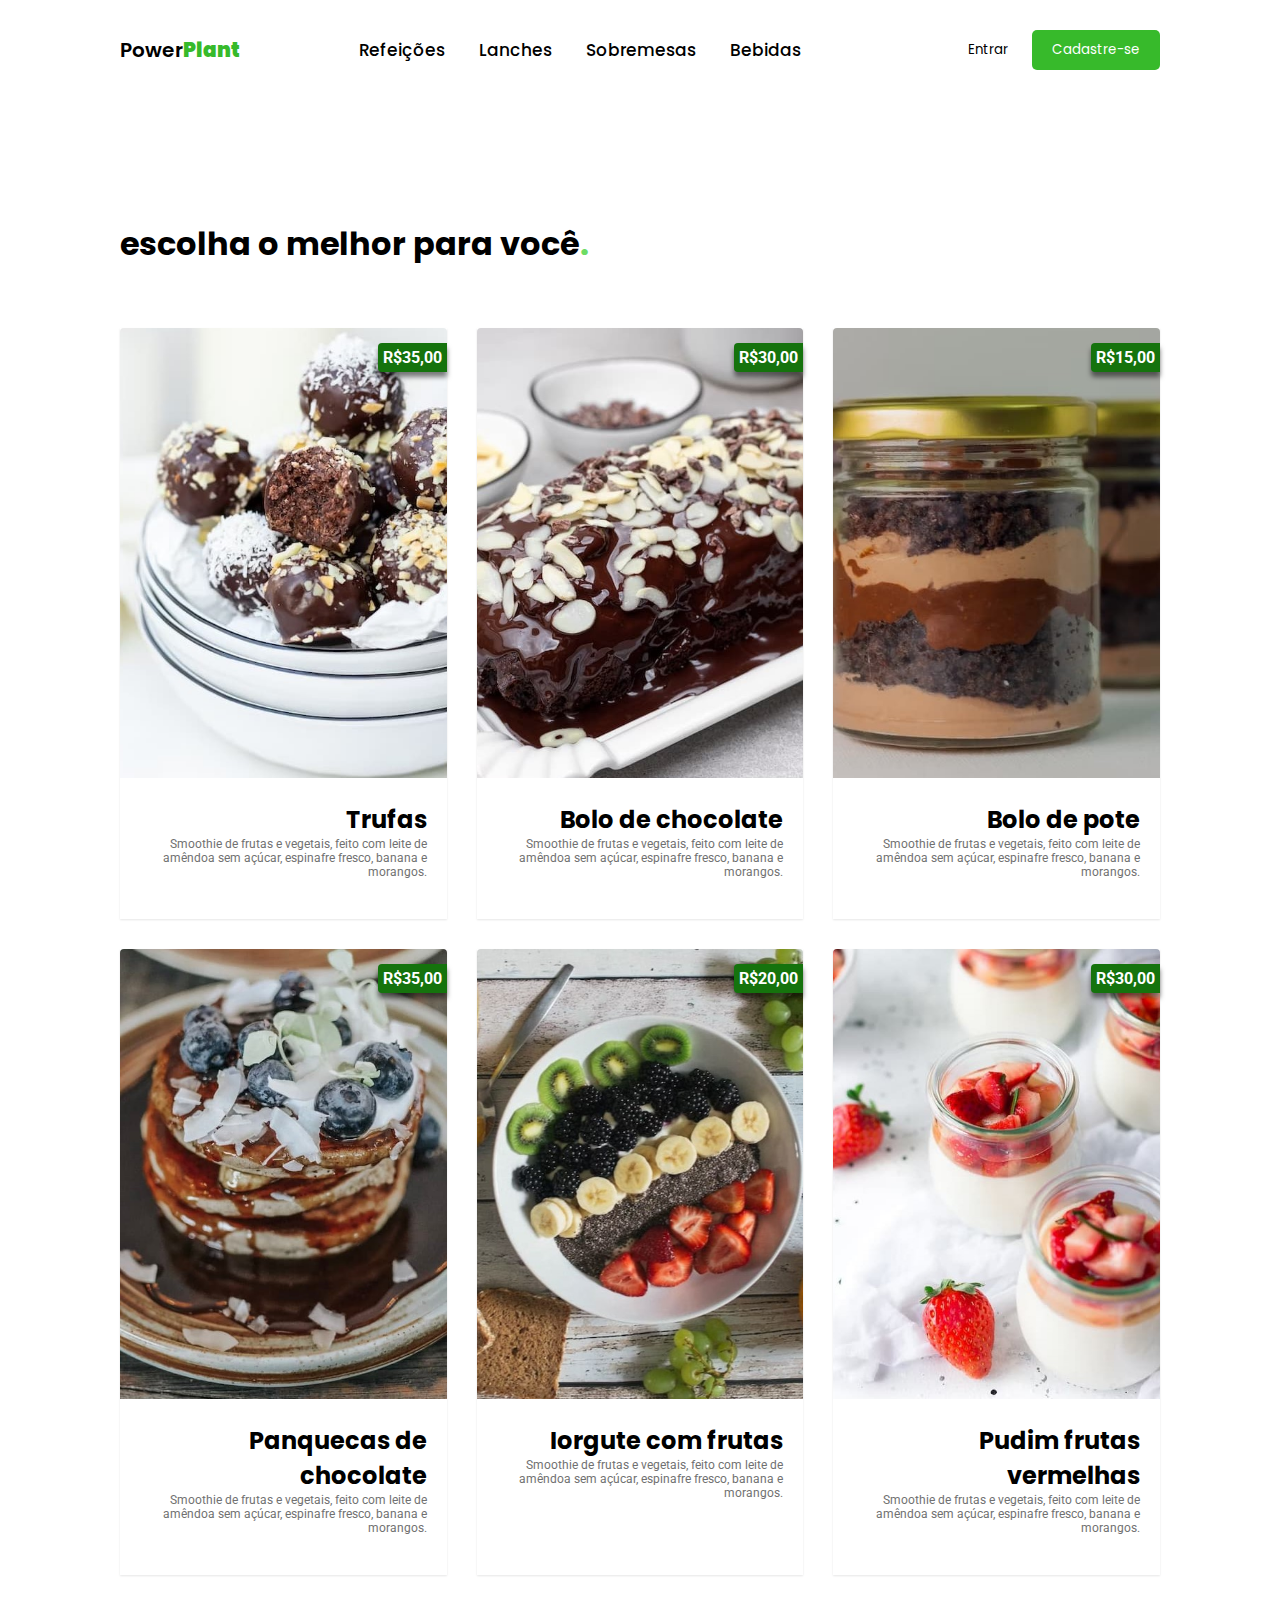
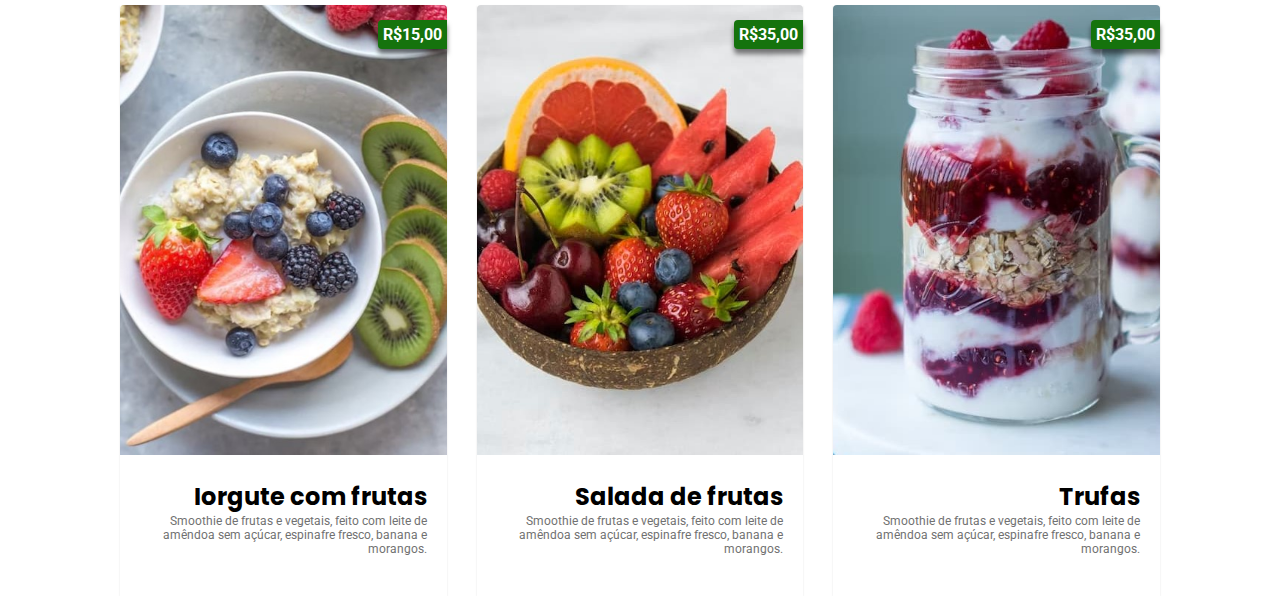
==== desserts.html @ d65ded68 "creating pages for meal, snacks, desserts and drinks along with css design" ====
<!DOCTYPE html>
<html lang="pt-br">

<head>
    <meta charset="UTF-8">
    <meta http-equiv="X-UA-Compatible" content="IE=edge">
    <meta name="viewport" content="width=device-width, initial-scale=1.0">
    <link rel="shortcut icon" href="./plant.svg"" type=" image/svg+xml">
    <title>PowerPlant</title>
    <link rel="preconnect" href="https://fonts.googleapis.com">
    <link rel="preconnect" href="https://fonts.gstatic.com" crossorigin>
    <link href="https://fonts.googleapis.com/css2?family=Poppins&family=Roboto&display=swap" rel="stylesheet">
    <link rel="preload" href="./css/style.css" as="style">
    <link rel="stylesheet" href="./css/style.css">
</head>

<body>
    <section class="menu container">
        <div class="nav">
            <div class="logo">
                <a href="./">
                    <h1 class="font-1">Power<b>Plant</b></h1>
                </a>
            </div>
            <ul class="active font-1">
                <li><a href="./snack.html">Refeições</a></li>
                <li><a href="./snacks.html">Lanches</a></li>
                <li><a href="./desserts.html">Sobremesas</a></li>
                <li><a href="./drinks.html">Bebidas</a></li>
            </ul>
            <div>
                <input class="signin font-1" type="submit" value="Entrar" name="signin">
                <input class="signup font-1" type="submit" value="Cadastre-se" name="signup">
            </div>
        </div>
        <main>
            <h1 class="font-1">escolha o melhor para você<span class="point">.</span></h1>
        </main>
        <div class="global-container">
            <div class="global-bg">
                <div class="global-image">
                    <img src="./img/desserts/desserts-7.jpg" alt="">
                    <span class="font-2 bold">R$35,00</span>
                </div>
                <div class="global-content">
                    <h2 class="font-1">Trufas</h2>
                    <p class="font-2 standard">Smoothie de frutas e vegetais, feito com leite de amêndoa sem açúcar,
                        espinafre
                        fresco, banana e morangos.</p>
                </div>
            </div>
            <div class="global-bg">
                <div class="global-image">
                    <img src="./img/desserts/desserts-8.jpg" alt="">
                    <span class="font-2 bold">R$30,00</span>
                </div>
                <div class="global-content">
                    <h2 class="font-1">Bolo de chocolate</h2>
                    <p class="font-2 standard">Smoothie de frutas e vegetais, feito com leite de amêndoa sem açúcar,
                        espinafre
                        fresco, banana e morangos.</p>
                </div>
            </div>
            <div class="global-bg">
                <div class="global-image">
                    <img src="./img/desserts/desserts-9.jpg" alt="">
                    <span class="font-2 bold">R$15,00</span>
                </div>
                <div class="global-content">
                    <h2 class="font-1">Bolo de pote</h2>
                    <p class="font-2 standard">Smoothie de frutas e vegetais, feito com leite de amêndoa sem açúcar,
                        espinafre
                        fresco, banana e morangos.</p>
                </div>
            </div>
            <div class="global-bg">
                <div class="global-image">
                    <img src="./img/desserts/desserts-1.jpg" alt="">
                    <span class="font-2 bold">R$35,00</span>
                </div>
                <div class="global-content">
                    <h2 class="font-1">Panquecas de chocolate</h2>
                    <p class="font-2 standard">Smoothie de frutas e vegetais, feito com leite de amêndoa sem açúcar,
                        espinafre
                        fresco, banana e morangos.</p>
                </div>
            </div>
            <div class="global-bg">
                <div class="global-image">
                    <img src="./img/desserts/desserts-2.jpg" alt="">
                    <span class="font-2 bold">R$20,00</span>
                </div>
                <div class="global-content">
                    <h2 class="font-1">Iorgute com frutas</h2>
                    <p class="font-2 standard">Smoothie de frutas e vegetais, feito com leite de amêndoa sem açúcar,
                        espinafre
                        fresco, banana e morangos.</p>
                </div>
            </div>
            <div class="global-bg">
                <div class="global-image">
                    <img src="./img/desserts/desserts-3.jpg" alt="">
                    <span class="font-2 bold">R$30,00</span>
                </div>
                <div class="global-content">
                    <h2 class="font-1">Pudim frutas vermelhas</h2>
                    <p class="font-2 standard">Smoothie de frutas e vegetais, feito com leite de amêndoa sem açúcar,
                        espinafre
                        fresco, banana e morangos.</p>
                </div>
            </div>
            <div class="global-bg">
                <div class="global-image">
                    <img src="./img/desserts/desserts-4.jpg" alt="">
                    <span class="font-2 bold">R$15,00</span>
                </div>
                <div class="global-content">
                    <h2 class="font-1">Iorgute com frutas</h2>
                    <p class="font-2 standard">Smoothie de frutas e vegetais, feito com leite de amêndoa sem açúcar,
                        espinafre
                        fresco, banana e morangos.</p>
                </div>
            </div>
            <div class="global-bg">
                <div class="global-image">
                    <img src="./img/desserts/desserts-5.jpg" alt="">
                    <span class="font-2 bold">R$35,00</span>
                </div>
                <div class="global-content">
                    <h2 class="font-1">Salada de frutas</h2>
                    <p class="font-2 standard">Smoothie de frutas e vegetais, feito com leite de amêndoa sem açúcar,
                        espinafre
                        fresco, banana e morangos.</p>
                </div>
            </div>
            <div class="global-bg">
                <div class="global-image">
                    <img src="./img/desserts/desserts-6.jpg" alt="">
                    <span class="font-2 bold">R$35,00</span>
                </div>
                <div class="global-content">
                    <h2 class="font-1">Trufas</h2>
                    <p class="font-2 standard">Smoothie de frutas e vegetais, feito com leite de amêndoa sem açúcar,
                        espinafre
                        fresco, banana e morangos.</p>
                </div>
            </div>
        </div>
</body>

</html>
---- css/style.css ----
*,
::after,
::before {
  margin: 0;
  padding: 0;
  box-sizing: border-box;
}

body {
  margin: 0 100px;
}

a {
  text-decoration: none;
}

.standard {
  color: #717171;
}

.container {
  box-sizing: border-box;
  max-width: 1200px;
  padding-left: 20px;
  padding-right: 20px;
  margin-left: auto;
  margin-right: auto;
}
.point {
  color: #6ddc64;
}

.font-1 {
  font-family: "Poppins", sans-serif;
}

.font-2 {
  font-family: "Roboto", sans-serif;
}

/* MENU */
.nav {
  width: 100%;
  display: flex;
  justify-content: space-between;
  align-items: center;
  padding: 30px 0;
}

.nav .logo h1 {
  font-weight: 600;
  font-size: 20px;
  color: black;
}

.nav .logo b {
  color: #37ba2b;
}

.nav ul {
  display: flex;
  list-style: none;
}

.nav ul li {
  margin-right: 30px;
}

.nav ul li a {
  text-decoration: none;
  color: black;
  font-weight: 500;
  font-size: 17px;
}

/* ACTIVE */
.active a {
  border: 2px solid transparent;
}

.active a:hover {
  border-bottom: 2px solid #37ba2b;
}

/* INPUT */

input {
  padding: 10px 20px;
  cursor: pointer;
  font-weight: 400;
}

.signin {
  background: transparent;
  border: none;
}

.signup {
  background-color: #37ba2b;
  color: white;
  outline: none;
  border: none;
  border-radius: 5px;
}

.signup:hover {
  background: #15730d;
  transition: 0.3s;
}

/* CONTENT */

.content {
  display: grid;
  grid-template-columns: 50% auto;
  gap: 30px;
  margin-top: 120px;
  align-items: center;
  justify-content: space-between;
  width: 100%;
}

/* #Content TEXT */
/* LEFT SIDE */

.content .content-left {
  display: block;
  width: 100%;
}

.content .content-left .info {
  max-width: 100%;
  display: flex;
  flex-direction: column;
}

.content .content-left .info h2 {
  font-size: 60px;
  margin-bottom: 30px;
}

.content .content-left .info p {
  font-size: 23px;
  line-height: 2pc;
  margin-bottom: 30px;
}

/* #Content */
/* BUTTON */

.content .content-left button {
  padding: 10px 23px;
  background-color: #6ddc64;
  color: white;
  border-radius: 5px;
  border: none;
  cursor: pointer;
}

/* #Content IMAGE */
/* RIGHT SIDE */

.content .content-right {
  display: block;
  width: 100%;
}

.content .content-right img {
  width: 400px;
  height: auto;
  position: relative;
  user-select: none;
  animation: rotate 10s linear infinite;
}

/* #Content */
/* ANIMATION */

@keyframes rotate {
  0% {
    transform: rotate(0deg);
  }
  100% {
    transform: rotate(360deg);
  }
}

/* CARDS */

.category {
  width: 100%;
  display: flex;
  margin-bottom: 50px;
  justify-content: center;
}

.category .list-items {
  width: 90%;
  position: relative;
  margin-top: 50px;
}

.category .list-items h3 {
  font-size: 20px;
  padding-bottom: 40px;
  font-weight: 600;
  margin-bottom: 70px;
}

.category .list-items .card-list {
  display: grid;
  grid-template-columns: repeat(4, 1fr);
}

.category .card-list .card {
  width: 200px;
  height: auto;
  display: block;
  padding: 10px;
  border-radius: 10px;
  position: relative;
  background: whitesmoke;
  outline: 2px solid#37BA2B;
}

.category .card-list .card_img {
  width: 50%;
  height: auto;
  bottom: 140px;
  left: 50px;
  object-fit: cover;
  object-position: center;
  background-repeat: no-repeat;
  position: absolute;
  box-shadow: 0 5px 5px #6ddc64;
  border-radius: 50%;
}

.category .card-list .card .food-title {
  padding: 40px 0 10px;
}

.category .card-list .card .food-title h1 {
  text-align: center;
  font-weight: bold;
  font-size: 16px;
}

.category .card .desc-food p {
  font-size: 13px;
  text-align: center;
  font-weight: 500;
  margin-bottom: 20px;
}

.category .card .price {
  display: flex;
  align-items: center;
  justify-content: space-between;
}

.category .card .price span {
  font-weight: 600;
}

.category .card .price .plus-icon {
  cursor: pointer;
}

/* GLOBAL PAGES */
main h1 {
  padding-top: 120px;
}

.bold {
  font-weight: bold;
}

.global-container {
  display: grid;
  grid-template-columns: 1fr 1fr 1fr;
  padding-top: 60px;
  gap: 30px;
}

.global-container {
  justify-content: center;
}

.global-container img {
  display: block;
  border-radius: 4px;
  max-width: 100%;
  height: 200px;
}

.global-image {
  position: relative;
  display: inline-block;
}

.global-image span {
  position: absolute;
  background-color: #15730d;
  color: #ffffff;
  top: 15px;
  right: 0;
  padding: 5px;
  border-radius: 4px 0 0 4px;
  box-shadow: 0 5px 5px rgba(0, 0, 0, 0.5);
}

.global-image img {
  border-radius: 4px 4px 0 0;
  display: block;
  width: 100%;
  height: 450px;
  object-fit: cover;
}

.global-bg:hover {
  position: relative;
  top: -3px;
}

.global-bg {
  cursor: pointer;
  box-shadow: 0 1px 2px rgba(0, 0, 0, 0.1);
}

.global-content {
  text-align: end;
  padding-left: 20px;
  padding-right: 20px;
  padding-top: 20px;
  padding-bottom: 40px;
}

.global-content p {
  font-size: 12px;
}

.global-content h2 {
  position: relative;
}
---- css/style.css ----
*,
::after,
::before {
  margin: 0;
  padding: 0;
  box-sizing: border-box;
}

body {
  margin: 0 100px;
}

a {
  text-decoration: none;
}

.standard {
  color: #717171;
}

.container {
  box-sizing: border-box;
  max-width: 1200px;
  padding-left: 20px;
  padding-right: 20px;
  margin-left: auto;
  margin-right: auto;
}
.point {
  color: #6ddc64;
}

.font-1 {
  font-family: "Poppins", sans-serif;
}

.font-2 {
  font-family: "Roboto", sans-serif;
}

/* MENU */
.nav {
  width: 100%;
  display: flex;
  justify-content: space-between;
  align-items: center;
  padding: 30px 0;
}

.nav .logo h1 {
  font-weight: 600;
  font-size: 20px;
  color: black;
}

.nav .logo b {
  color: #37ba2b;
}

.nav ul {
  display: flex;
  list-style: none;
}

.nav ul li {
  margin-right: 30px;
}

.nav ul li a {
  text-decoration: none;
  color: black;
  font-weight: 500;
  font-size: 17px;
}

/* ACTIVE */
.active a {
  border: 2px solid transparent;
}

.active a:hover {
  border-bottom: 2px solid #37ba2b;
}

/* INPUT */

input {
  padding: 10px 20px;
  cursor: pointer;
  font-weight: 400;
}

.signin {
  background: transparent;
  border: none;
}

.signup {
  background-color: #37ba2b;
  color: white;
  outline: none;
  border: none;
  border-radius: 5px;
}

.signup:hover {
  background: #15730d;
  transition: 0.3s;
}

/* CONTENT */

.content {
  display: grid;
  grid-template-columns: 50% auto;
  gap: 30px;
  margin-top: 120px;
  align-items: center;
  justify-content: space-between;
  width: 100%;
}

/* #Content TEXT */
/* LEFT SIDE */

.content .content-left {
  display: block;
  width: 100%;
}

.content .content-left .info {
  max-width: 100%;
  display: flex;
  flex-direction: column;
}

.content .content-left .info h2 {
  font-size: 60px;
  margin-bottom: 30px;
}

.content .content-left .info p {
  font-size: 23px;
  line-height: 2pc;
  margin-bottom: 30px;
}

/* #Content */
/* BUTTON */

.content .content-left button {
  padding: 10px 23px;
  background-color: #6ddc64;
  color: white;
  border-radius: 5px;
  border: none;
  cursor: pointer;
}

/* #Content IMAGE */
/* RIGHT SIDE */

.content .content-right {
  display: block;
  width: 100%;
}

.content .content-right img {
  width: 400px;
  height: auto;
  position: relative;
  user-select: none;
  animation: rotate 10s linear infinite;
}

/* #Content */
/* ANIMATION */

@keyframes rotate {
  0% {
    transform: rotate(0deg);
  }
  100% {
    transform: rotate(360deg);
  }
}

/* CARDS */

.category {
  width: 100%;
  display: flex;
  margin-bottom: 50px;
  justify-content: center;
}

.category .list-items {
  width: 90%;
  position: relative;
  margin-top: 50px;
}

.category .list-items h3 {
  font-size: 20px;
  padding-bottom: 40px;
  font-weight: 600;
  margin-bottom: 70px;
}

.category .list-items .card-list {
  display: grid;
  grid-template-columns: repeat(4, 1fr);
}

.category .card-list .card {
  width: 200px;
  height: auto;
  display: block;
  padding: 10px;
  border-radius: 10px;
  position: relative;
  background: whitesmoke;
  outline: 2px solid#37BA2B;
}

.category .card-list .card_img {
  width: 50%;
  height: auto;
  bottom: 140px;
  left: 50px;
  object-fit: cover;
  object-position: center;
  background-repeat: no-repeat;
  position: absolute;
  box-shadow: 0 5px 5px #6ddc64;
  border-radius: 50%;
}

.category .card-list .card .food-title {
  padding: 40px 0 10px;
}

.category .card-list .card .food-title h1 {
  text-align: center;
  font-weight: bold;
  font-size: 16px;
}

.category .card .desc-food p {
  font-size: 13px;
  text-align: center;
  font-weight: 500;
  margin-bottom: 20px;
}

.category .card .price {
  display: flex;
  align-items: center;
  justify-content: space-between;
}

.category .card .price span {
  font-weight: 600;
}

.category .card .price .plus-icon {
  cursor: pointer;
}

/* GLOBAL PAGES */
main h1 {
  padding-top: 120px;
}

.bold {
  font-weight: bold;
}

.global-container {
  display: grid;
  grid-template-columns: 1fr 1fr 1fr;
  padding-top: 60px;
  gap: 30px;
}

.global-container {
  justify-content: center;
}

.global-container img {
  display: block;
  border-radius: 4px;
  max-width: 100%;
  height: 200px;
}

.global-image {
  position: relative;
  display: inline-block;
}

.global-image span {
  position: absolute;
  background-color: #15730d;
  color: #ffffff;
  top: 15px;
  right: 0;
  padding: 5px;
  border-radius: 4px 0 0 4px;
  box-shadow: 0 5px 5px rgba(0, 0, 0, 0.5);
}

.global-image img {
  border-radius: 4px 4px 0 0;
  display: block;
  width: 100%;
  height: 450px;
  object-fit: cover;
}

.global-bg:hover {
  position: relative;
  top: -3px;
}

.global-bg {
  cursor: pointer;
  box-shadow: 0 1px 2px rgba(0, 0, 0, 0.1);
}

.global-content {
  text-align: end;
  padding-left: 20px;
  padding-right: 20px;
  padding-top: 20px;
  padding-bottom: 40px;
}

.global-content p {
  font-size: 12px;
}

.global-content h2 {
  position: relative;
}
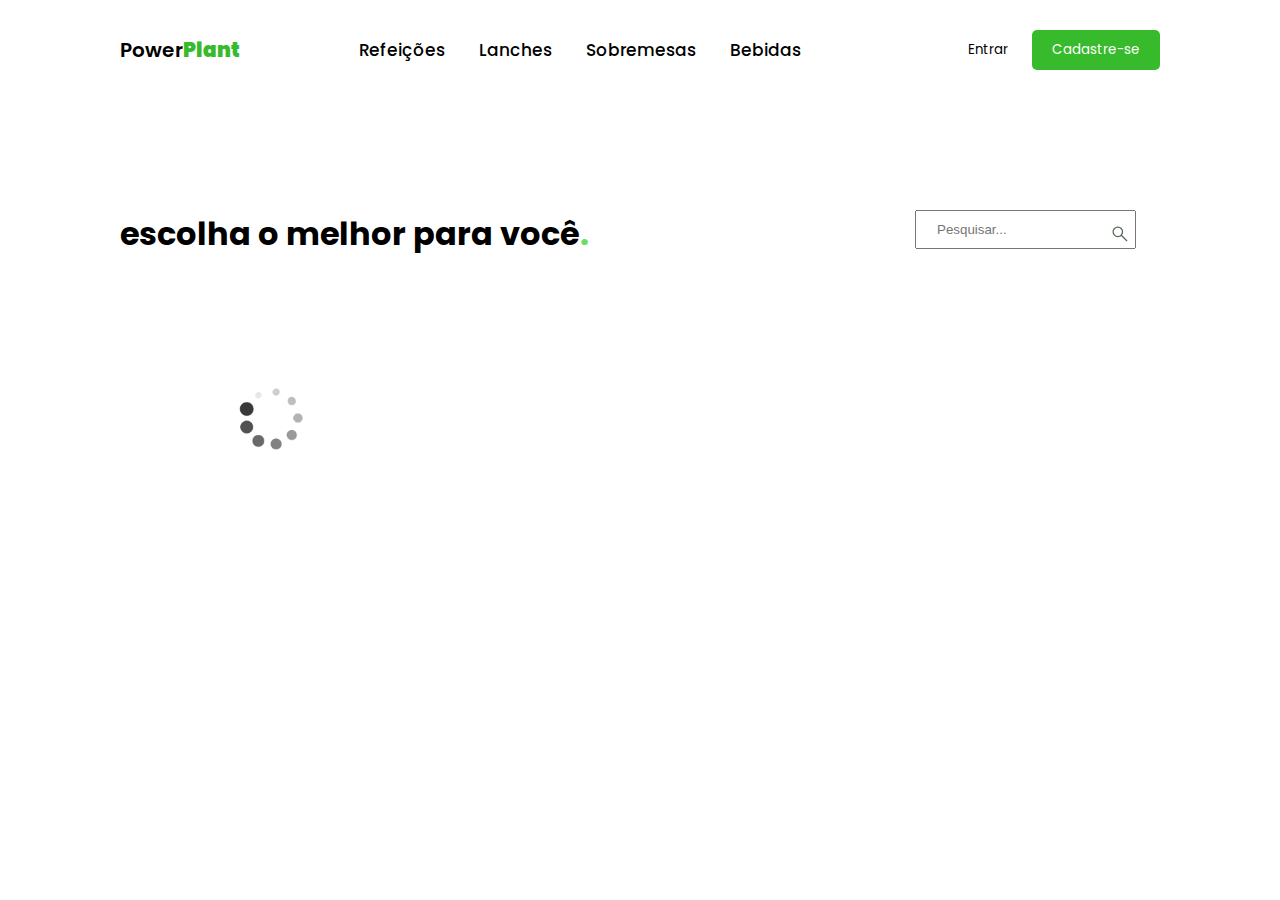
==== commit 841ae5b0: "save source in localstorage - filter source component" ====
--- a/desserts.html
+++ b/desserts.html
@@ -34,118 +34,56 @@
             </div>
         </div>
         <main>
-            <h1 class="font-1">escolha o melhor para você<span class="point">.</span></h1>
-        </main>
-        <div class="global-container">
-            <div class="global-bg">
-                <div class="global-image">
-                    <img src="./img/desserts/desserts-7.jpg" alt="">
-                    <span class="font-2 bold">R$35,00</span>
+            <div class="input-container">
+                <div class="title">
+                    <h1 class="font-1">escolha o melhor para você<span class="point">.</span></h1>
                 </div>
-                <div class="global-content">
-                    <h2 class="font-1">Trufas</h2>
-                    <p class="font-2 standard">Smoothie de frutas e vegetais, feito com leite de amêndoa sem açúcar,
-                        espinafre
-                        fresco, banana e morangos.</p>
+                <div>
+                    <input id="pesquisar" type="text" placeholder="Pesquisar...">
+                    <img class="search-icon" src="./search.svg" alt="">
                 </div>
             </div>
-            <div class="global-bg">
-                <div class="global-image">
-                    <img src="./img/desserts/desserts-8.jpg" alt="">
-                    <span class="font-2 bold">R$30,00</span>
-                </div>
-                <div class="global-content">
-                    <h2 class="font-1">Bolo de chocolate</h2>
-                    <p class="font-2 standard">Smoothie de frutas e vegetais, feito com leite de amêndoa sem açúcar,
-                        espinafre
-                        fresco, banana e morangos.</p>
-                </div>
+        </main>
+        <div id="sobremesas-container" class="global-container">
+            <div id="loading">
+                <img src="./img/loading_icon.gif" alt="LOADING GIF">
             </div>
-            <div class="global-bg">
-                <div class="global-image">
-                    <img src="./img/desserts/desserts-9.jpg" alt="">
-                    <span class="font-2 bold">R$15,00</span>
-                </div>
-                <div class="global-content">
-                    <h2 class="font-1">Bolo de pote</h2>
-                    <p class="font-2 standard">Smoothie de frutas e vegetais, feito com leite de amêndoa sem açúcar,
-                        espinafre
-                        fresco, banana e morangos.</p>
-                </div>
-            </div>
-            <div class="global-bg">
-                <div class="global-image">
-                    <img src="./img/desserts/desserts-1.jpg" alt="">
-                    <span class="font-2 bold">R$35,00</span>
-                </div>
-                <div class="global-content">
-                    <h2 class="font-1">Panquecas de chocolate</h2>
-                    <p class="font-2 standard">Smoothie de frutas e vegetais, feito com leite de amêndoa sem açúcar,
-                        espinafre
-                        fresco, banana e morangos.</p>
-                </div>
-            </div>
-            <div class="global-bg">
-                <div class="global-image">
-                    <img src="./img/desserts/desserts-2.jpg" alt="">
-                    <span class="font-2 bold">R$20,00</span>
-                </div>
-                <div class="global-content">
-                    <h2 class="font-1">Iorgute com frutas</h2>
-                    <p class="font-2 standard">Smoothie de frutas e vegetais, feito com leite de amêndoa sem açúcar,
-                        espinafre
-                        fresco, banana e morangos.</p>
-                </div>
-            </div>
-            <div class="global-bg">
-                <div class="global-image">
-                    <img src="./img/desserts/desserts-3.jpg" alt="">
-                    <span class="font-2 bold">R$30,00</span>
-                </div>
-                <div class="global-content">
-                    <h2 class="font-1">Pudim frutas vermelhas</h2>
-                    <p class="font-2 standard">Smoothie de frutas e vegetais, feito com leite de amêndoa sem açúcar,
-                        espinafre
-                        fresco, banana e morangos.</p>
-                </div>
-            </div>
-            <div class="global-bg">
-                <div class="global-image">
-                    <img src="./img/desserts/desserts-4.jpg" alt="">
-                    <span class="font-2 bold">R$15,00</span>
-                </div>
-                <div class="global-content">
-                    <h2 class="font-1">Iorgute com frutas</h2>
-                    <p class="font-2 standard">Smoothie de frutas e vegetais, feito com leite de amêndoa sem açúcar,
-                        espinafre
-                        fresco, banana e morangos.</p>
-                </div>
-            </div>
-            <div class="global-bg">
-                <div class="global-image">
-                    <img src="./img/desserts/desserts-5.jpg" alt="">
-                    <span class="font-2 bold">R$35,00</span>
-                </div>
-                <div class="global-content">
-                    <h2 class="font-1">Salada de frutas</h2>
-                    <p class="font-2 standard">Smoothie de frutas e vegetais, feito com leite de amêndoa sem açúcar,
-                        espinafre
-                        fresco, banana e morangos.</p>
-                </div>
-            </div>
-            <div class="global-bg">
-                <div class="global-image">
-                    <img src="./img/desserts/desserts-6.jpg" alt="">
-                    <span class="font-2 bold">R$35,00</span>
-                </div>
-                <div class="global-content">
-                    <h2 class="font-1">Trufas</h2>
-                    <p class="font-2 standard">Smoothie de frutas e vegetais, feito com leite de amêndoa sem açúcar,
-                        espinafre
-                        fresco, banana e morangos.</p>
-                </div>
+            <div id="notfound" style="display: none;">
+                <h2>Nenhum dado encontrado!</h2>
             </div>
         </div>
 </body>
+<script type="module">
+    import server from "./js/server.js";
+    import { render } from "./js/component.js";
+    const loading = document.getElementById("loading");
+    const notfound = document.getElementById("notfound");
+    const pesquisar = document.getElementById("pesquisar");
+    const container = document.getElementById("sobremesas-container")
+
+    const getSobremesa = (filtro) => {
+        container.innerHTML = ""
+        notfound.style.display = 'none'
+        loading.style.display = 'block'
+        container.appendChild(loading)
+        const sobremesas = server.getByFilter("sobremesas", filtro)
+        setTimeout(() => {
+            container.innerHTML = ""
+            if (sobremesas && sobremesas.length) {
+                sobremesas.map(sobremesa => container.appendChild(render(sobremesa)))
+            } else {
+                notfound.style.display = 'block'
+                container.appendChild(notfound)
+            }
+        }, 1000)
+    }
+
+    pesquisar.addEventListener("keyup", event => getSobremesa(event.target.value));
+    const sobremesas = server.get("sobremesas")
+    setTimeout(() => {
+        container.innerHTML = ""
+        sobremesas.map(sobremesa => container.appendChild(render(sobremesa)))
+    }, 1000)
+</script>
 
 </html>--- a/css/style.css
+++ b/css/style.css
@@ -268,10 +268,6 @@
 }
 
 /* GLOBAL PAGES */
-main h1 {
-  padding-top: 120px;
-}
-
 .bold {
   font-weight: bold;
 }
@@ -343,3 +339,25 @@
 .global-content h2 {
   position: relative;
 }
+/* INPUT SEARCH*/
+
+.title {
+  display: inline-block;
+}
+
+.input-container {
+  padding-top: 110px;
+  display: flex;
+  justify-content: space-between;
+}
+
+.search-icon {
+  position: relative;
+  top: 50%;
+  right: 30px;
+  transform: translateY(-50%);
+  width: 20px;
+  height: 24px;
+  fill: #576655;
+  pointer-events: none;
+}
--- a/css/style.css
+++ b/css/style.css
@@ -268,10 +268,6 @@
 }
 
 /* GLOBAL PAGES */
-main h1 {
-  padding-top: 120px;
-}
-
 .bold {
   font-weight: bold;
 }
@@ -343,3 +339,25 @@
 .global-content h2 {
   position: relative;
 }
+/* INPUT SEARCH*/
+
+.title {
+  display: inline-block;
+}
+
+.input-container {
+  padding-top: 110px;
+  display: flex;
+  justify-content: space-between;
+}
+
+.search-icon {
+  position: relative;
+  top: 50%;
+  right: 30px;
+  transform: translateY(-50%);
+  width: 20px;
+  height: 24px;
+  fill: #576655;
+  pointer-events: none;
+}
